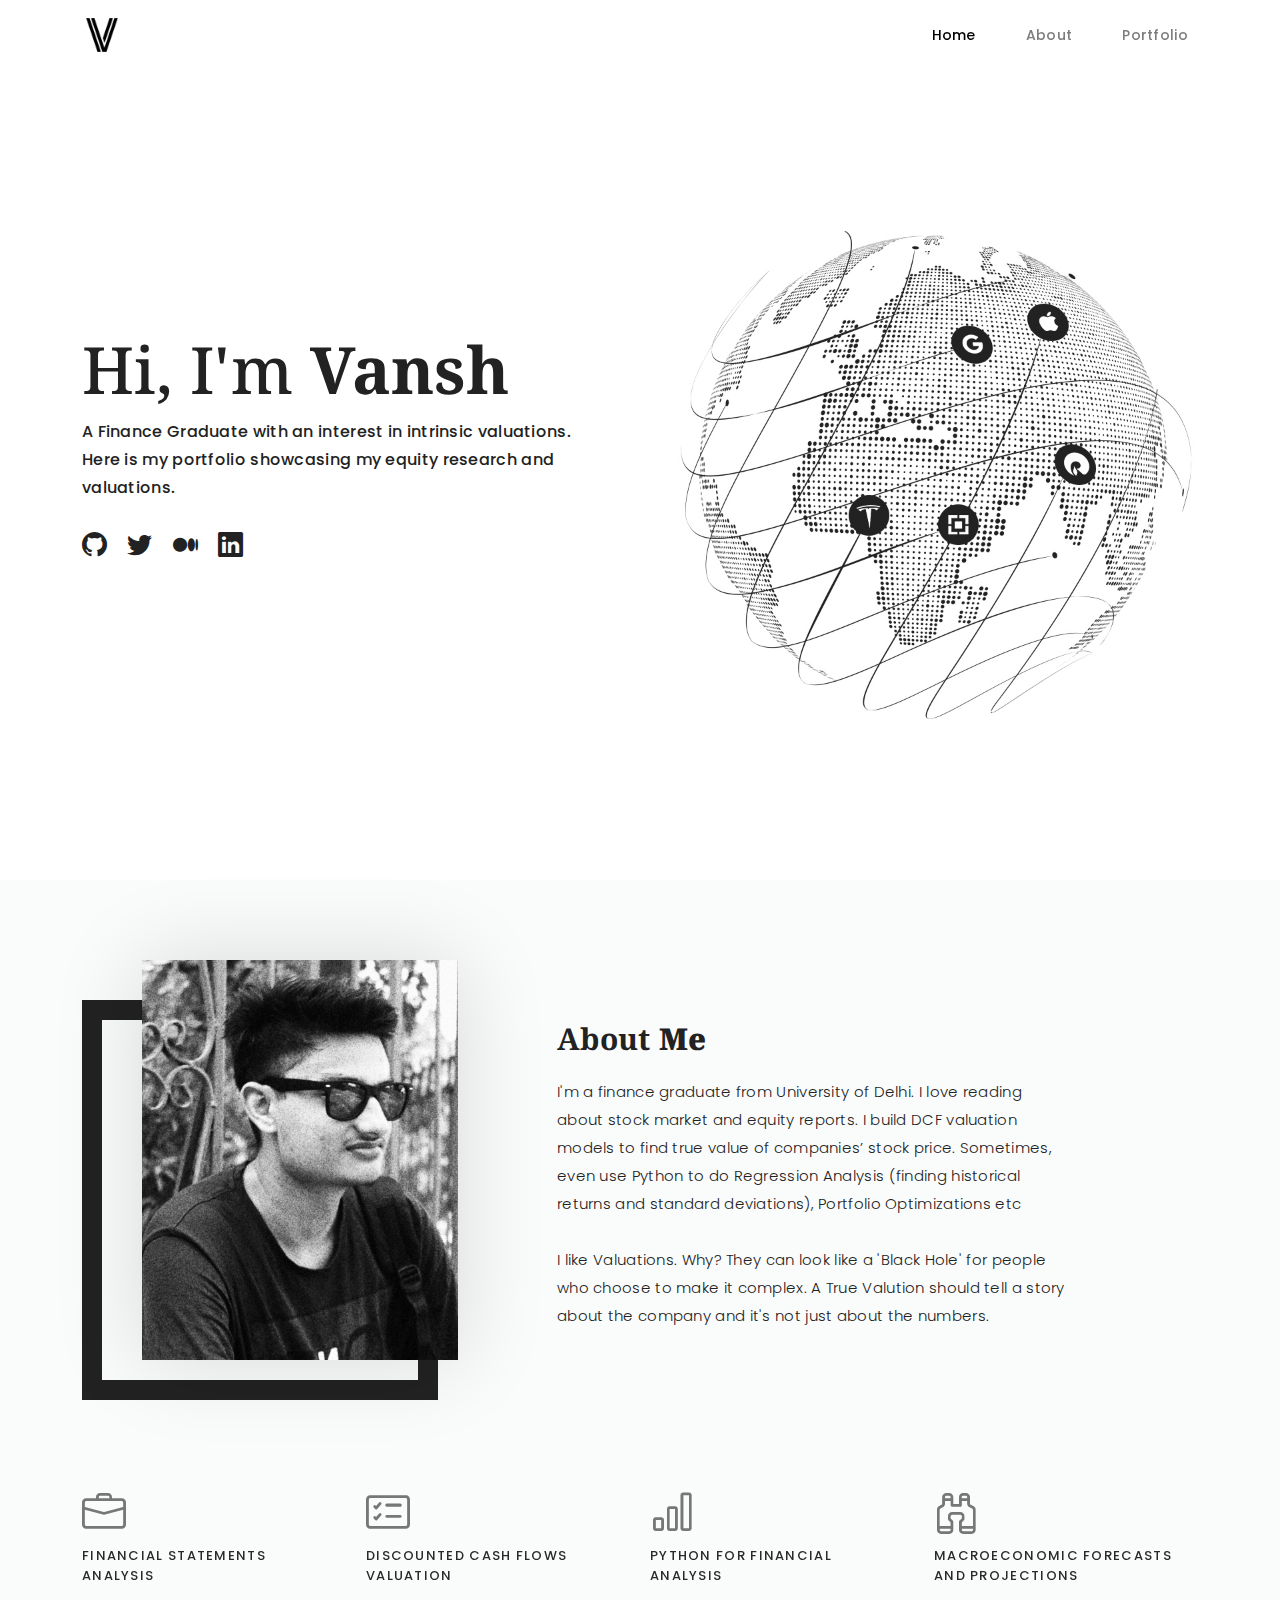
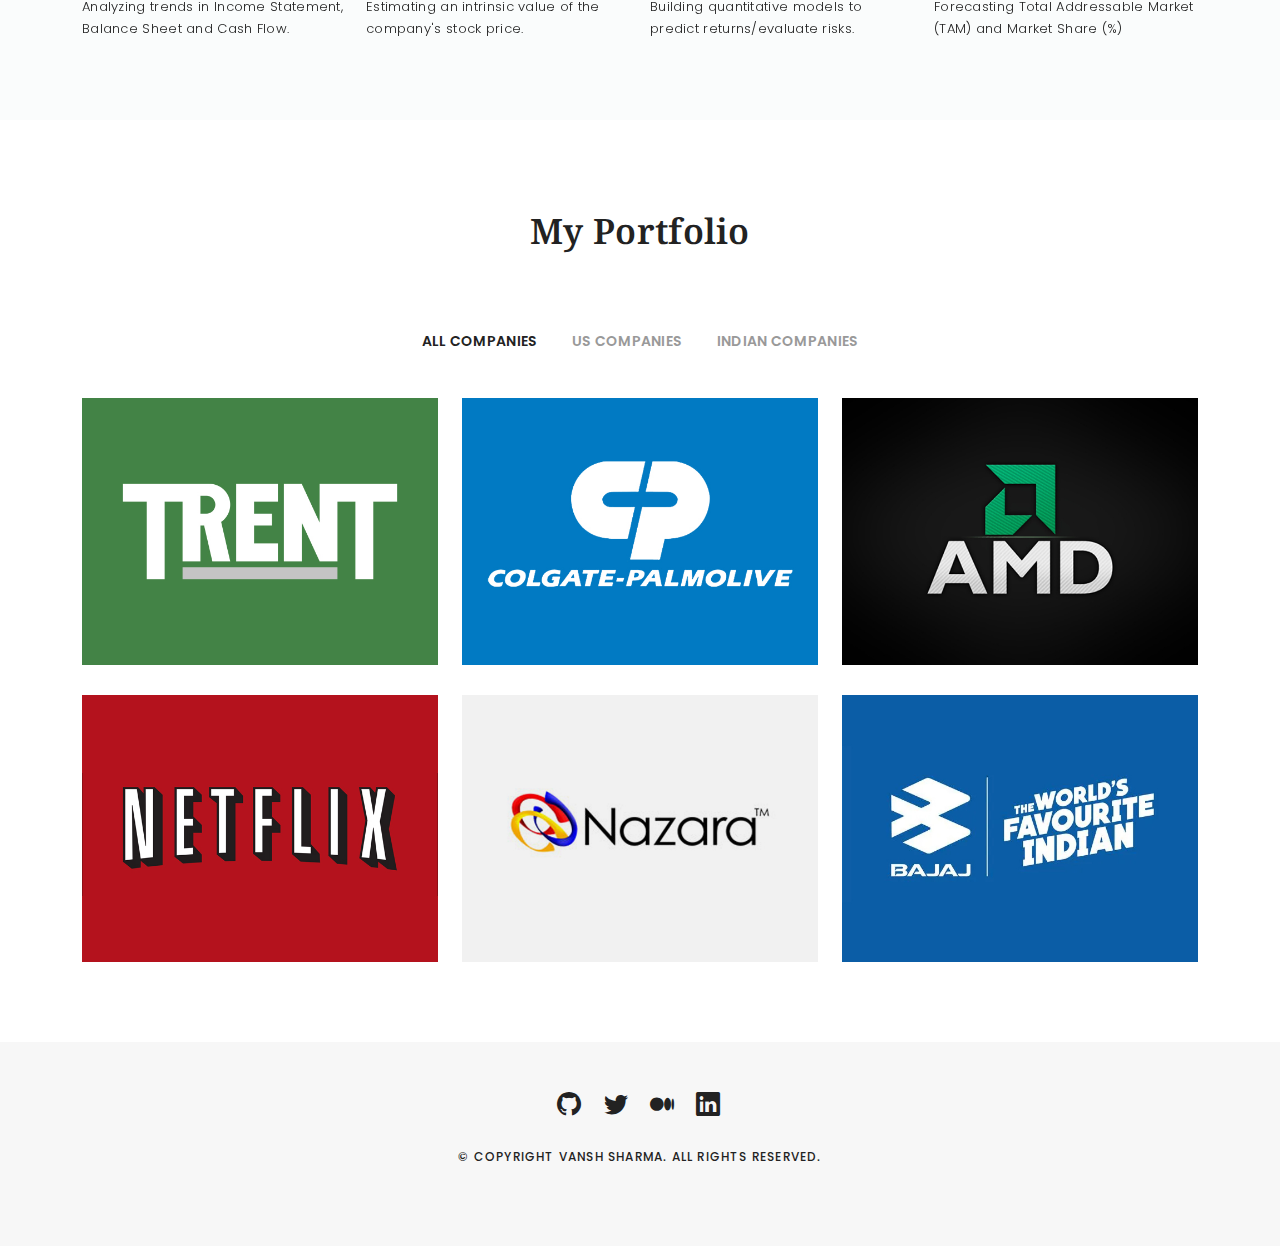
==== index.html @ 17136a3e "Add files via upload" ====
<!DOCTYPE html>
<html lang="en">

<head>
  <meta charset="utf-8">
  <meta content="width=device-width, initial-scale=1.0" name="viewport">

  <title>Vansh Sharma - Portfolio</title>
  <meta content="" name="description">
  <meta content="" name="keywords">

  <!-- Favicons -->
  <link href="assets/img/favicon.png" rel="icon">

  <!-- Google Fonts -->
  <link href="https://fonts.googleapis.com/css?family=Poppins:300,300i,400,400i,500,500i,600,600i,700,700i|Playfair+Display:400,400i,500,500i,600,600i,700,700i,900,900i" rel="stylesheet">
  <link rel="preconnect" href="https://fonts.googleapis.com">
  <link rel="preconnect" href="https://fonts.gstatic.com" crossorigin>
  <link href="https://fonts.googleapis.com/css2?family=Noto+Serif:ital,wght@0,400;0,700;1,400;1,700&display=swap" rel="stylesheet">

  <!-- Vendor CSS Files -->
  <link href="assets/vendor/bootstrap/css/bootstrap.min.css" rel="stylesheet">
  <link href="assets/vendor/bootstrap-icons/bootstrap-icons.css" rel="stylesheet">
  <link href="assets/vendor/boxicons/css/boxicons.min.css" rel="stylesheet">
  <link href="assets/vendor/glightbox/css/glightbox.min.css" rel="stylesheet">
  <link href="assets/vendor/swiper/swiper-bundle.min.css" rel="stylesheet">

  <!-- Template Main CSS File -->
  <link href="assets/css/style.css" rel="stylesheet">

</head>

<body>

  <!-- ======= Header ======= -->
  <header id="header" class="sticky-top header-scrolled">
    <div class="container d-flex align-items-center justify-content-between">

      <a href="index.html" class="logo"><img src="assets/img/logo.png" alt="" class="img-fluid"></a>

      <nav id="navbar" class="navbar">
        <ul>
          <li><a class="nav-link scrollto active" href="#hero">Home</a></li>
          <li><a class="nav-link scrollto" href="#about">About</a></li>
          <li><a class="nav-link  scrollto" href="#portfolio">Portfolio</a></li>
        </ul>
        <i class="bi bi-list mobile-nav-toggle"></i>
      </nav><!-- .navbar -->

    </div>
  </header><!-- End Header -->

  <!-- ======= Hero Section ======= -->
  <div id="hero" class="home">

    <div class="container">
      <div class="hero-content">
        <h1>Hi, I'm <strong>Vansh</strong></h1>
        <p>A Finance Graduate with an interest in intrinsic valuations. <br>Here is my portfolio showcasing my equity research and <br>valuations.</p>
        <ul class="list-unstyled list-social">
          <li><a href="https://github.com/vanshsharma12/vanshsharma12.github.io"><i class="bi bi-github"></i></a></li>
          <li><a href="https://twitter.com/vanshsharma1208"><i class="bi bi-twitter"></i></a></li>
          <li><a href="https://medium.com/@vanshsharma813"><i class="bi bi-medium"></i></a></li>
          <li><a href="https://www.linkedin.com/in/vansh1208/"><i class="bi bi-linkedin"></i></a></li>
        </ul>
      </div>
    </div>
  </div><!-- End Hero -->

  <main id="main">

    <!-- ======= About Section ======= -->
    <div id="about" class="paddsection">
      <div class="container">
        <div class="row justify-content-between">

          <div class="col-lg-4 ">
            <div class="div-img-bg">
              <div class="about-img">
                <img src="assets/img/me.jpg" class="img-responsive" alt="me">
              </div>
            </div>
          </div>

          <div class="col-lg-7">
            <div class="about-descr">

              <p class="p-heading">About <strong>Me</strong></p>
              <p class="separator">I'm a finance graduate from University of Delhi. I love reading about stock market and equity reports. I build DCF valuation models to find true value of companies’ stock price. Sometimes, even use Python to do Regression Analysis (finding historical returns and standard deviations), Portfolio Optimizations etc <br><br>

              I like Valuations. Why? They can look like a 'Black Hole' for people who choose to make it complex. A True Valution should tell a story about the company and it's not just about the numbers.</p>

            </div>

          </div>
        </div>
      </div>
    </div><!-- End About Section -->

    <!-- ======= Services Section ======= -->
    <div id="services">
      <div class="container">

        <div class="services-slider swiper" data-aos="fade-up" data-aos-delay="100">
          <div class="swiper-wrapper">

            <div class="swiper-slide">
              <div class="services-block">
                <i class="bi bi-briefcase"></i>
                <span>Financial Statements <br>Analysis</span>
                <p class="separator">Analyzing trends in Income Statement, Balance Sheet and Cash Flow.</p>
              </div>
            </div><!-- End testimonial item -->

            <div class="swiper-slide">
              <div class="services-block">
                <i class="bi bi-card-checklist"></i>
                <span>Discounted Cash Flows <br>Valuation</span>
                <p class="separator">Estimating an intrinsic value of the company's stock price.</p>
              </div>
            </div><!-- End testimonial item -->

            <div class="swiper-slide">
              <div class="services-block">
                <i class="bi bi-bar-chart"></i>
                <span>Python for Financial <br>Analysis</span>
                <p class="separator">Building quantitative models to predict returns/evaluate risks.</p>
              </div>
            </div><!-- End testimonial item -->

            <div class="swiper-slide">
              <div class="services-block">
                <i class="bi bi-binoculars"></i>
                <span>Macroeconomic Forecasts <br>and Projections</span>
                <p class="separator">Forecasting Total Addressable Market (TAM) and Market Share (%)</p>
              </div>
            </div><!-- End testimonial item -->

            <div class="swiper-slide">
              <div class="services-block">
                <i class="bi bi-laptop"></i>
                <span>Microsoft Excel (Pivots,<br>Lookups, Macros)</span>
                <p class="separator">Strong Understanding of Pivot Tables, Lookups and Macros.</p>
              </div>
            </div><!-- End testimonial item -->

            <div class="swiper-slide">
              <div class="services-block">
                <i class="bi bi-activity"></i>
                <span>Equity Research and Trend<br>Analysis</span>
                <p class="separator">Exploring Management Discussion <br>and Analysis (MD&A)</p>
              </div>
            </div><!-- End testimonial item -->

          </div>
          
        </div>

      </div>

    </div><!-- End Services Section -->

    <!-- ======= Portfolio Section ======= -->
    <div id="portfolio" class="paddsection">

      <div class="container">
        <div class="section-title text-center">
          <h2>My Portfolio</h2>
        </div>
      </div>

      <div class="container">

        <div class="row">
          <div class="col-lg-12 d-flex justify-content-center">
            <ul id="portfolio-flters">
              <li data-filter="*" class="filter-active">All Companies</li>
              <li data-filter=".filter-app">US Companies</li>
              <li data-filter=".filter-card">Indian Companies</li>
            </ul>
          </div>
        </div>

        <div class="row portfolio-container">

          <div class="col-lg-4 col-md-6 portfolio-item filter-card">
            <img src="assets/img/portfolio/portfolio-1.jpg" class="img-fluid" alt="">
            <div class="portfolio-info">
              <h4>Trent Ltd</h4>
              <p>Industry: Lifestyle Retail</p>
              <a href="assets/img/portfolio/portfolio-1.jpg" data-gallery="portfolioGallery" class="portfolio-lightbox preview-link" title="Trent Ltd"></a>
              <a href="portfolio-details.html" class="details-link" title="More Details"><i class="bi bi-arrow-right-circle-fill"></i></a>
            </div>
          </div>

          <div class="col-lg-4 col-md-6 portfolio-item filter-card">
            <img src="assets/img/portfolio/portfolio-2.jpg" class="img-fluid" alt="">
            <div class="portfolio-info">
              <h4>Colgate-Palmolive</h4>
              <p>Industry: Personal Products</p>
              <a href="assets/img/portfolio/portfolio-2.jpg" data-gallery="portfolioGallery" class="portfolio-lightbox preview-link" title="Colgate-Palmolive"></a>
              <a href="portfolio-details.html" class="details-link" title="More Details"><i class="bi bi-arrow-right-circle-fill"></i></a>
            </div>
          </div>

          <div class="col-lg-4 col-md-6 portfolio-item filter-app">
            <img src="assets/img/portfolio/portfolio-3.jpg" class="img-fluid" alt="">
            <div class="portfolio-info">
              <h4>AMD</h4>
              <p>Industry: Semiconductors</p>
              <a href="assets/img/portfolio/portfolio-3.jpg" data-gallery="portfolioGallery" class="portfolio-lightbox preview-link" title="AMD"></a>
              <a href="portfolio-details.html" class="details-link" title="More Details"><i class="bi bi-arrow-right-circle-fill"></i></a>
            </div>
          </div>

          <div class="col-lg-4 col-md-6 portfolio-item filter-app">
            <img src="assets/img/portfolio/portfolio-4.jpg" class="img-fluid" alt="">
            <div class="portfolio-info">
              <h4>Netflix</h4>
              <p>Industry: Entertainment</p>
              <a href="assets/img/portfolio/portfolio-4.jpg" data-gallery="portfolioGallery" class="portfolio-lightbox preview-link" title="Netflix"></a>
              <a href="portfolio-details.html" class="details-link" title="More Details"><i class="bi bi-arrow-right-circle-fill"></i></a>
            </div>
          </div>

          <div class="col-lg-4 col-md-6 portfolio-item filter-card">
            <img src="assets/img/portfolio/portfolio-5.jpg" class="img-fluid" alt="">
            <div class="portfolio-info">
              <h4>Nazara Tech</h4>
              <p>Industry: Gaming Software</p>
              <a href="assets/img/portfolio/portfolio-5.jpg" data-gallery="portfolioGallery" class="portfolio-lightbox preview-link" title="Nazara Tech"></a>
              <a href="portfolio-details.html" class="details-link" title="More Details"><i class="bi bi-arrow-right-circle-fill"></i></a>
            </div>
          </div>

          <div class="col-lg-4 col-md-6 portfolio-item filter-card">
            <img src="assets/img/portfolio/portfolio-6.jpg" class="img-fluid" alt="">
            <div class="portfolio-info">
              <h4>Bajaj Auto Ltd</h4>
              <p>Industry: Automobiles</p>
              <a href="assets/img/portfolio/portfolio-6.jpg" data-gallery="portfolioGallery" class="portfolio-lightbox preview-link" title="Bajaj Auto Ltd"></a>
              <a href="portfolio-details.html" class="details-link" title="More Details"><i class="bi bi-arrow-right-circle-fill"></i></a>
            </div>
          </div>
        </div>

      </div>

    </div><!-- End Portfolio Section -->

  </main><!-- End #main -->

  <!-- ======= Footer ======= -->
  <div id="footer" class="text-center">
    <div class="container">
      <div class="socials-media text-center">

        <ul class="list-unstyled">
          <li><a href="https://github.com/vanshsharma12/vanshsharma12.github.io"><i class="bi bi-github"></i></a></li>
          <li><a href="https://twitter.com/vanshsharma1208"><i class="bi bi-twitter"></i></a></li>
          <li><a href="https://medium.com/@vanshsharma813"><i class="bi bi-medium"></i></a></li>
          <li><a href="https://www.linkedin.com/in/vansh1208/"><i class="bi bi-linkedin"></i></a></li>
        </ul>

      </div>

      <p>&copy; Copyright Vansh Sharma. All Rights Reserved.</p>

    </div>
  </div><!-- End Footer -->

  <a href="#" class="back-to-top d-flex align-items-center justify-content-center"><i class="bi bi-arrow-up-short"></i></a>

  <!-- Vendor JS Files -->
  <script src="assets/vendor/bootstrap/js/bootstrap.bundle.min.js"></script>
  <script src="assets/vendor/glightbox/js/glightbox.min.js"></script>
  <script src="assets/vendor/isotope-layout/isotope.pkgd.min.js"></script>
  <script src="assets/vendor/swiper/swiper-bundle.min.js"></script>
  <script src="assets/vendor/typed.js/typed.min.js"></script>
  <script src="assets/vendor/php-email-form/validate.js"></script>

  <!-- Template Main JS File -->
  <script src="assets/js/main.js"></script>

</body>

</html>
---- assets/css/style.css ----
body {
  background: #ffffff;
  color: #898989;
  font-family: "Poppins", helvetica;
  font-size: 15px;
  font-weight: 300;
  line-height: 20px;
  letter-spacing: 0.02em;
  overflow-x: hidden;
  margin: 0 auto;
  padding: 0;
  box-sizing: border-box;
}

h1, h2, h3, h4, h5, h6 {
  margin: 0;
}

h2 {
  color: #292929;
  font-weight: 600;
}

h4 {
  color: #292929;
  font-size: 14px;
  font-weight: 600;
}

a {
  color: #292929;
  text-decoration: none !important;
  transition: all 0.5s ease-in-out 0s;
}

a:hover {
  transition: all 0.5s ease-in-out 0s;
}

p {
  margin: 25px 0;
  padding: 0;
  font-size: 15px;
  color: #222;
  line-height: 28px;
}

::-moz-selection {
  background: #b8a07e;
  color: #fff;
}

::selection {
  background: #b8a07e;
  color: #fff;
}

.btn {
  background: #333;
  border: medium none;
  border-radius: 0;
  color: #fff;
  font-size: 12px;
  height: 50px;
  line-height: 50px;
  padding: 0 30px;
  text-transform: uppercase;
}

.btn:hover, .btn:focus {
  color: #fff;
}

.padDiv {
  padding: 30px 20px;
}

.section-title {
  margin-bottom: 70px;
}

.section-title h2 {
  color: #222;
  font-family: "Noto Serif";
  font-size: 35px;
}

.form-control {
  background-color: transparent;
  border: 1px solid #999;
  border-radius: 0;
  color: #999999;
  font-size: 12px;
  font-weight: 500;
  height: 50px;
  letter-spacing: 0.1em;
  padding-left: 10px;
  margin: 0 0 25px 0;
  line-height: 14px;
  text-transform: uppercase;
}

.form-control:focus {
  box-shadow: none;
  outline: 0 none;
}

.paddsection {
  padding-top: 90px;
  padding-bottom: 90px;
}

.paddsections {
  padding-top: 90px;
  padding-bottom: 90px !important;
}

.hvr-shutter-in-horizontal::before {
  background: #333;
}

.hvr-shutter-in-horizontal:hover {
  background: #b8a07e;
}

.mb-30 {
  margin-bottom: 30px;
}

.main-content {
  padding-top: 140px;
}

/*--------------------------------------------------------------
# Back to top button
--------------------------------------------------------------*/
.back-to-top {
  position: fixed;
  visibility: hidden;
  opacity: 0;
  right: 15px;
  bottom: 15px;
  z-index: 996;
  background: #222;
  width: 40px;
  height: 40px;
  border-radius: 4px;
  transition: all 0.4s;
}
.back-to-top i {
  font-size: 28px;
  color: #fff;
  line-height: 0;
}
.back-to-top:hover {
  background: #000;
  color: #fff;
}
.back-to-top.active {
  visibility: visible;
  opacity: 1;
}

/*--------------------------------------------------------------
# Header
--------------------------------------------------------------*/
#header {
  transition: all 0.5s;
  z-index: 997;
  padding: 15px 0;
  top: -100%;

}
#header.header-scrolled, #header.header-inner-pages {
  top: 0;
  background-color: #fff;
  box-shadow: 0px 2px 25px rgba(0, 0, 0, 0.08);
}
#header .logo {
  font-size: 30px;
  margin: 0;
  padding: 0;
  line-height: 1;
  font-weight: 600;
  letter-spacing: 1px;
  font-family: "Playfair Display", sans-serif;
  font-style: italic;
}
#header .logo a {
  color: #898989;
}
#header .logo img {
  max-height: 40px;
}
@media (max-width: 992px) {
  #header {
    border: 0;
  }
}

/*--------------------------------------------------------------
# Navigation Menu
--------------------------------------------------------------*/
/**
* Desktop Navigation 
*/
.navbar {
  padding: 0;
}
.navbar ul {
  margin: 0;
  padding: 0;
  display: flex;
  list-style: none;
  align-items: center;
}
.navbar li {
  position: relative;
}
.navbar a, .navbar a:focus {
  display: flex;
  align-items: center;
  justify-content: space-between;
  padding: 10px 10px 10px 40px;
  font-family: "Poppins", sans-serif;
  font-size: 14px;
  font-weight: 500;
  color: #7e7d7d;
  white-space: nowrap;
  transition: 0.3s;
}
.navbar a i, .navbar a:focus i {
  font-size: 12px;
  line-height: 0;
  margin-left: 5px;
}
.navbar a:hover, .navbar .active, .navbar .active:focus, .navbar li:hover > a {
  color: #000;
}

/**
* Mobile Navigation 
*/
.mobile-nav-toggle {
  color: #4b4a4a;
  font-size: 28px;
  cursor: pointer;
  display: none;
  line-height: 0;
  transition: 0.5s;
}
.mobile-nav-toggle.bi-x {
  color: #fff;
}

@media (max-width: 991px) {
  .mobile-nav-toggle {
    display: block;
  }

  .navbar ul {
    display: none;
  }
}
.navbar-mobile {
  position: fixed;
  overflow: hidden;
  top: 0;
  right: 0;
  left: 0;
  bottom: 0;
  background: rgba(49, 49, 49, 0.9);
  transition: 0.3s;
}
.navbar-mobile .mobile-nav-toggle {
  position: absolute;
  top: 15px;
  right: 15px;
}
.navbar-mobile ul {
  display: block;
  position: absolute;
  top: 55px;
  right: 15px;
  bottom: 15px;
  left: 15px;
  padding: 10px 0;
  border-radius: 10px;
  background-color: #fff;
  overflow-y: auto;
  transition: 0.3s;
}
.navbar-mobile a, .navbar-mobile a:focus {
  padding: 10px 20px;
  font-size: 15px;
  color: #4b4a4a;
}
.navbar-mobile a:hover, .navbar-mobile .active, .navbar-mobile li:hover > a {
  color: #b8a07e;
}
.navbar-mobile .getstarted, .navbar-mobile .getstarted:focus {
  margin: 15px;
}
.navbar-mobile .dropdown ul {
  position: static;
  display: none;
  margin: 10px 20px;
  padding: 10px 0;
  z-index: 99;
  opacity: 1;
  visibility: visible;
  background: #fff;
  box-shadow: 0px 0px 30px rgba(127, 137, 161, 0.25);
}
.navbar-mobile .dropdown ul li {
  min-width: 200px;
}
.navbar-mobile .dropdown ul a {
  padding: 10px 20px;
}
.navbar-mobile .dropdown ul a i {
  font-size: 12px;
}
.navbar-mobile .dropdown ul a:hover, .navbar-mobile .dropdown ul .active:hover, .navbar-mobile .dropdown ul li:hover > a {
  color: #b8a07e;
}
.navbar-mobile .dropdown > .dropdown-active {
  display: block;
}

/*--------------------------------------------------------------
# Hero
--------------------------------------------------------------*/
#hero {
  background: url("../img/home-bg.jpg") repeat scroll center center/cover;
  height: 90vh;
  width: 100%;
}

#hero .hero-content {
  height: 85vh;
  text-align: left;
  width: 100%;
  display: flex;
  justify-content: center;
  flex-direction: column;
}

.hero-content h1 {
  font-size: 65px;
  font-family: 'Noto Serif', serif;
  margin-bottom: 10px;
  color: #222;
}

.hero-content p {
  font-size: 16px;
  margin-top: 0;
  margin-bottom: 30px;
  color: #222;
  font-weight: 500;
}

.hero-content .list-social li {
  float: left;
  margin-right: 20px;
}

.hero-content .list-social li i {
  color: #222;
  font-size: 25px;
}

.hero-content .list-social li i:hover{
  transition: 0.5s;
  color: #000;
}

/*--------------------------------------------------------------
# Breadcrumbs
--------------------------------------------------------------*/
.breadcrumbs {
  padding: 120px 0 0 0;
  background-color: white;
  min-height: 40px;
}
@media (max-width: 992px) {
  .breadcrumbs {
    padding-top: 100px;
  }
}
.breadcrumbs h2 {
  font-size: 24px;
  font-weight: 300;
  margin: 0;
}
@media (max-width: 992px) {
  .breadcrumbs h2 {
    margin: 0 0 10px 0;
  }
}
.breadcrumbs ol {
  display: flex;
  flex-wrap: wrap;
  list-style: none;
  padding: 0;
  margin: 0;
  font-size: 14px;
}
.breadcrumbs ol li + li {
  padding-left: 10px;
}
.breadcrumbs ol li + li::before {
  display: inline-block;
  padding-right: 10px;
  color: #6c757d;
  content: "/";
}
@media (max-width: 768px) {
  .breadcrumbs .d-flex {
    display: block !important;
  }
  .breadcrumbs ol {
    display: block;
  }
  .breadcrumbs ol li {
    display: inline-block;
  }
}

/*-----------------------------------------------------------------------------------*/
/*  About
/*-----------------------------------------------------------------------------------*/
#about {
  width: 100%;
  height: auto;
  background: #fafcfc;
  padding-top: 120px;
}

#about .div-img-bg {
  padding-bottom: 20px;
  border: 20px solid #222;
}

#about .div-img-bg .about-img img {
  width: 100%;
  box-shadow: 0px 0px 85px 0px rgba(0, 0, 0, 0.14);
  margin-top: -60px;
  margin-left: 40px;
  height: 400px;
  -o-object-fit: cover;
  object-fit: cover;
}

#about .about-descr .p-heading {
  font-family: "Noto Serif", serif;
  font-weight: 700;
  font-size: 30px;
  text-align: left;
}

#about .about-descr .separator {
  max-width: 80%;
  margin-bottom: 0;
  text-align: left;
}

/*--------------------------------------------------------------
# Services
--------------------------------------------------------------*/
#services {
  background: #fafcfc;
  position: relative;
  padding-bottom: 80px;
}

.services-block span {
  margin: 10px 0;
  position: relative;
  font-size: 13px;
  color: #292929;
  letter-spacing: 0.1em;
  font-weight: 500;
  text-transform: uppercase;
  display: block;
}

.services-block .separator {
  margin: 0;
  font-size: 13px;
  line-height: 22px;
}

.services-block i {
  font-size: 44px;
  color: #777;
  line-height: 44px;
}

/*--------------------------------------------------------------
# Portfolio
--------------------------------------------------------------*/
#portfolio {
  position: relative;
  padding-bottom: 50px;
}
#portfolio #portfolio-flters {
  padding: 0;
  margin: 0 auto 35px auto;
  list-style: none;
  text-align: center;
  border-radius: 50px;
  padding: 2px 15px;
}
#portfolio #portfolio-flters li {
  cursor: pointer;
  display: inline-block;
  padding: 10px 15px 8px 15px;
  font-size: 14px;
  font-weight: 600;
  line-height: 1;
  text-transform: uppercase;
  color: #999999;
  margin-bottom: 5px;
  transition: all 0.3s ease-in-out;
}
#portfolio #portfolio-flters li:hover, #portfolio #portfolio-flters li.filter-active {
  color: #222;
}
#portfolio #portfolio-flters li:last-child {
  margin-right: 0;
}
#portfolio .portfolio-item {
  margin-bottom: 30px;
}
#portfolio .portfolio-item .portfolio-info {
  opacity: 0;
  position: absolute;
  left: 30px;
  right: 30px;
  bottom: 0;
  z-index: 3;
  transition: all ease-in-out 0.3s;
  background: rgba(255, 255, 255, 0.9);
  padding: 15px;
}
#portfolio .portfolio-item .portfolio-info h4 {
  font-size: 18px;
  color: #222;
  font-weight: 600;
  margin-bottom: 10px;
}
#portfolio .portfolio-item .portfolio-info p {
  color: #222;
  font-size: 14px;
  margin: 0;
  padding: 0;
}
#portfolio .portfolio-item .portfolio-info .preview-link, #portfolio .portfolio-item .portfolio-info .details-link {
  position: absolute;
  right: 40px;
  font-size: 24px;
  top: calc(50% - 18px);
  color: #222;
}
#portfolio .portfolio-item .portfolio-info .preview-link:hover, #portfolio .portfolio-item .portfolio-info .details-link:hover {
  color: #000;
}
#portfolio .portfolio-item .portfolio-info .details-link {
  right: 10px;
}
#portfolio .portfolio-item:hover .portfolio-info {
  opacity: 1;
  bottom: 20px;
}

/*--------------------------------------------------------------
# Portfolio Details
--------------------------------------------------------------*/
.portfolio-details {
  padding-top: 40px;
}
.portfolio-details .portfolio-details-slider img {
  width: 100%;
}
.portfolio-details .portfolio-details-slider .swiper-pagination {
  margin-top: 20px;
  position: relative;
}
.portfolio-details .portfolio-details-slider .swiper-pagination .swiper-pagination-bullet {
  width: 12px;
  height: 12px;
  background-color: #fff;
  opacity: 1;
  border: 1px solid #b8a07e;
}
.portfolio-details .portfolio-details-slider .swiper-pagination .swiper-pagination-bullet-active {
  background-color: #b8a07e;
}
.portfolio-details .portfolio-info {
  padding: 30px;
  box-shadow: 0px 0 30px rgba(75, 74, 74, 0.08);
}
.portfolio-details .portfolio-info h3 {
  font-size: 22px;
  font-weight: 700;
  margin-bottom: 20px;
  padding-bottom: 20px;
  border-bottom: 1px solid #eee;
}
.portfolio-details .portfolio-info ul {
  list-style: none;
  padding: 0;
  font-size: 15px;
}
.portfolio-details .portfolio-info ul li + li {
  margin-top: 10px;
}
.portfolio-details .portfolio-description {
  padding-top: 30px;
}
.portfolio-details .portfolio-description h2 {
  font-size: 26px;
  font-weight: 700;
  margin-bottom: 20px;
}
.portfolio-details .portfolio-description p {
  padding: 0;
}

/*--------------------------------------------------------------
# Footer
--------------------------------------------------------------*/
#footer {
  background: #f7f7f7;
  padding-top: 50px;
  padding-bottom: 50px;
}

#footer .socials-media {
  width: 100%;
}

#footer .socials-media ul {
  display: inline-block;
  float: none;
  margin: 0 0 20px 0;
}

#footer .socials-media ul li {
  float: left;
  margin-left: 10px;
  margin-right: 10px;
}

#footer .socials-media ul li a {
  font-size: 24px;
  color: #222;
  letter-spacing: 0.1em;
  font-weight: 500;
  background: transparent;
  text-transform: uppercase;
  transition: all 0.5s ease-in-out 0s;
}

#footer .socials-media ul li a:hover {
  color: #000;
  transition: all 0.5s ease-in-out 0s;
}

#footer p {
  font-size: 12px;
  letter-spacing: 0.1em;
  font-weight: 500;
  margin-top: 0;
  text-transform: uppercase;
}

.credits {
  font-size: 13px;
}

/** Width between 1200x to 0
 *  ~~~~~~~~~~~~~~~~~~~~~~~~~~~~~~~~~~~~
 */
/** Width between 992px to 1199px
 *  ~~~~~~~~~~~~~~~~~~~~~~~~~~~~~~~~~~~~
 */
/** Width between 768px to 991px
 *  ~~~~~~~~~~~~~~~~~~~~~~~~~~~~~~~~~~~~
 */
@media (min-width: 768px) and (max-width: 991px) {
  /* Navbar */
  nav {
    padding: 10px 15px;
  }

  .nav-menu {
    margin-top: 40px;
    display: none;
    float: none;
    width: 100%;
  }

  .nav-menu li {
    float: none;
    width: 100%;
    text-align: center;
    border-top: 1px solid #f7f7f7;
    line-height: 45px;
    margin-left: 0;
    padding-top: 10px;
    padding-bottom: 10px;
  }

  .responsive {
    float: right;
    padding-top: 15px;
    display: block;
  }

  /* About */
  .head-info .header-content .cmaster h1 {
    font-size: 32px;
  }

  #about .div-img-bg {
    padding: 0;
  }

  #about .div-img-bg .about-img img {
    margin-top: 0%;
    margin-left: calc(0% - 0px);
  }

  #about .about-descr .p-heading {
    font-size: 20px;
  }

  #about .about-descr .separator {
    max-width: 100%;
    margin-bottom: 0;
  }

  /* portfolio */
  #portfolio .portfolio-list .nav li {
    float: none;
    margin: 20px;
    display: inline-block;
  }

  /* journal */
  #journal .journal-block .journal-info {
    margin-bottom: 30px;
  }

  /* Contact */
  .contact-contact {
    margin-bottom: 30px;
  }

  /* Footer */
  #footer .socials-media ul li {
    margin-right: 0;
    margin-left: 0;
    float: none;
    display: inline-block;
  }
}
/** Width between 767px to 0
 *  ~~~~~~~~~~~~~~~~~~~~~~~~~~~~~~~~~~~~
 */
@media (max-width: 767px) {
  /* Navbar */
  nav {
    padding: 20px 15px;
  }

  .nav-menu {
    margin-top: 40px;
    display: none;
    float: none;
    width: 100%;
  }

  .nav-menu li {
    float: none;
    width: 100%;
    text-align: center;
    border-top: 1px solid #f7f7f7;
    line-height: 45px;
    margin-left: 0;
    padding-top: 10px;
    padding-bottom: 10px;
  }

  .responsive {
    float: right;
    padding-top: 15px;
    display: block;
  }

  /* About */
  .head-info .header-content h1 {
    font-size: 32px;
  }

  #about .div-img-bg {
    padding: 0;
  }

  #about .div-img-bg .about-img img {
    margin-top: 0%;
    margin-left: calc(0% - 0px);
  }

  #about .about-descr .p-heading {
    font-size: 20px;
  }

  #about .about-descr .separator {
    max-width: 100%;
    margin-bottom: 0;
  }

  /* portfolio */
  #portfolio .portfolio-list .nav li {
    float: none;
    margin: 20px;
    display: inline-block;
  }

  /* journal */
  #journal .journal-block .journal-info {
    margin-bottom: 30px;
  }

  /* Contact */
  .contact-contact {
    margin-bottom: 30px;
  }

  /* Footer */
  #footer .socials-media ul li {
    margin-right: 0;
    margin-left: 0;
    float: none;
    display: inline-block;
  }
}
/** Width between 600px to 0
 *  ~~~~~~~~~~~~~~~~~~~~~~~~~~~~~~~~~~~~
 */
@media (max-width: 600px) {
  /* Navbar */
  nav {
    padding: 20px 15px;
  }

  .nav-menu {
    margin-top: 40px;
    display: none;
    float: none;
    width: 100%;
  }

  .nav-menu li {
    float: none;
    width: 100%;
    text-align: center;
    border-top: 1px solid #f7f7f7;
    line-height: 45px;
    margin-left: 0;
    padding-top: 10px;
    padding-bottom: 10px;
  }

  .responsive {
    float: right;
    padding-top: 15px;
    display: block;
  }

  /* About */
  .head-info .header-content h1 {
    font-size: 32px;
  }

  #about .div-img-bg {
    padding: 0;
  }

  #about .div-img-bg .about-img img {
    margin-top: 0%;
    margin-left: calc(0% - 0px);
  }

  #about .about-descr .p-heading {
    font-size: 20px;
  }

  #about .about-descr .separator {
    max-width: 100%;
    margin-bottom: 0;
  }

  /* portfolio */
  #portfolio .portfolio-list .nav li {
    float: none;
    margin: 10px;
    display: inline-block;
  }

  /* journal */
  #journal .journal-block .journal-info {
    margin-bottom: 30px;
  }

  /* Contact */
  .contact-contact {
    margin-bottom: 30px;
  }

  /* Footer */
  #footer .socials-media ul li {
    margin-right: 0;
    margin-left: 0;
    float: none;
    display: inline-block;
  }
}
/** Width between 480px to 0
 *  ~~~~~~~~~~~~~~~~~~~~~~~~~~~~~~~~~~~~
 */
@media (max-width: 480px) {
  /* Navbar */
  nav {
    padding: 20px 15px;
  }

  .nav-menu {
    margin-top: 40px;
    display: none;
    float: none;
    width: 100%;
  }

  .nav-menu li {
    float: none;
    width: 100%;
    text-align: center;
    border-top: 1px solid #f7f7f7;
    line-height: 45px;
    margin-left: 0;
    padding-top: 10px;
    padding-bottom: 10px;
  }

  .responsive {
    float: right;
    padding-top: 15px;
    display: block;
  }

  /* About */
  .head-info .header-content h1 {
    font-size: 32px;
  }

  #about .div-img-bg {
    padding: 0;
  }

  #about .div-img-bg .about-img img {
    margin-top: 0%;
    margin-left: calc(0% - 0px);
  }

  #about .about-descr .p-heading {
    font-size: 20px;
  }

  #about .about-descr .separator {
    max-width: 100%;
    margin-bottom: 0;
  }

  /* portfolio */
  #portfolio .portfolio-list .nav li {
    float: none;
    margin: 20px;
  }

  /* journal */
  #journal .journal-block .journal-info {
    margin-bottom: 30px;
  }

  /* Contact */
  .contact-contact {
    margin-bottom: 30px;
  }

  /* Footer */
  #footer .socials-media ul li {
    margin-right: 0;
    margin-left: 0;
    float: none;
    display: inline-block;
  }
}
/** Width between 320px to 0
 *  ~~~~~~~~~~~~~~~~~~~~~~~~~~~~~~~~~~~~
 */
@media (max-width: 320px) {
  /* Navbar */
  nav {
    padding: 20px 15px;
  }

  .nav-menu {
    margin-top: 40px;
    display: none;
    float: none;
    width: 100%;
  }

  .nav-menu li {
    float: none;
    width: 100%;
    text-align: center;
    border-top: 1px solid #f7f7f7;
    line-height: 45px;
    margin-left: 0;
    padding-top: 10px;
    padding-bottom: 10px;
  }

  .responsive {
    float: right;
    padding-top: 15px;
    display: block;
  }

  /* About */
  .head-info .header-content h1 {
    font-size: 32px;
  }

  #about .div-img-bg {
    padding: 0;
  }

  #about .div-img-bg .about-img img {
    margin-top: 0%;
    margin-left: calc(0% - 0px);
  }

  #about .about-descr .p-heading {
    font-size: 20px;
  }

  #about .about-descr .separator {
    max-width: 100%;
    margin-bottom: 0;
  }

  /* portfolio */
  #portfolio .portfolio-list .nav li {
    float: none;
    margin: 20px;
  }

  /* journal */
  #journal .journal-block .journal-info {
    margin-bottom: 30px;
  }

  /* Contact */
  .contact-contact {
    margin-bottom: 30px;
  }

  /* Footer */
  #footer .socials-media ul li {
    margin-right: 0;
    margin-left: 0;
    float: none;
    display: inline-block;
  }

  /* Single page */
  .entry-comments-body span {
    display: inline-block;
    margin-right: 0;
  }
}
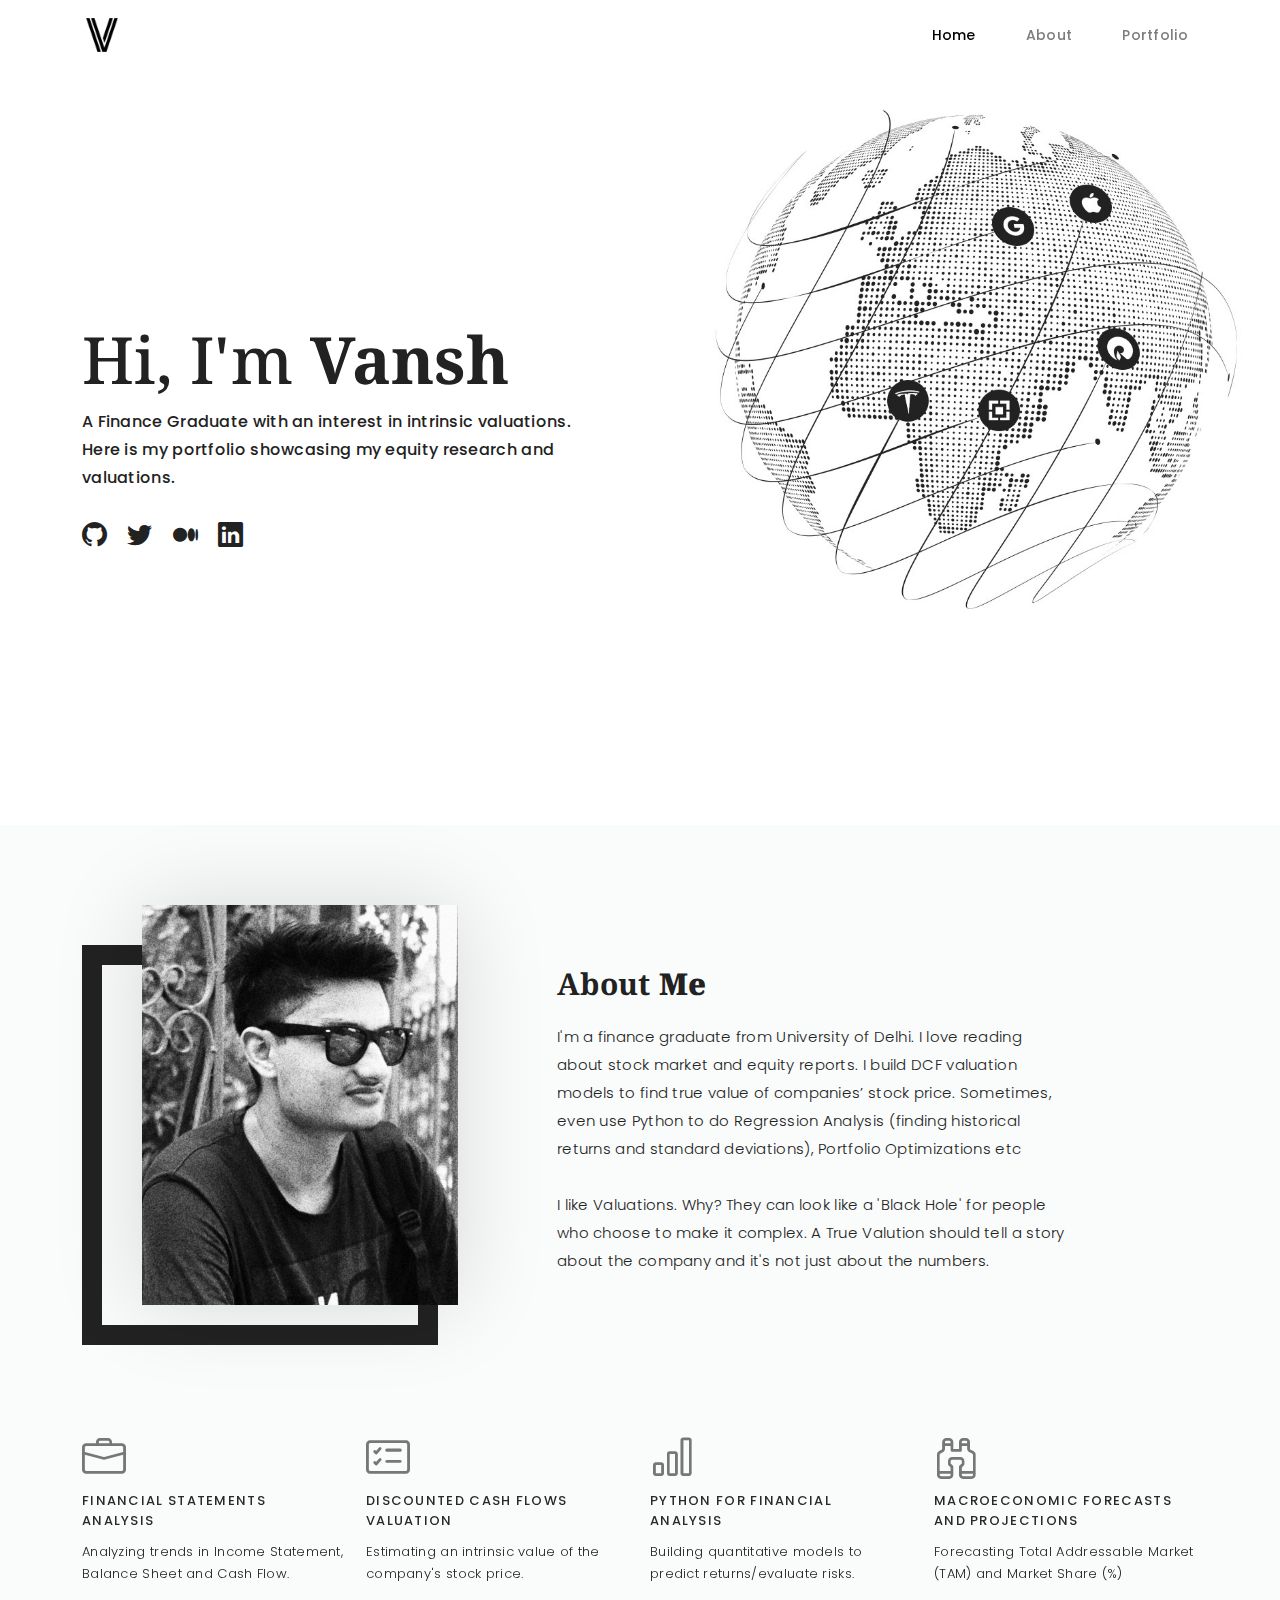
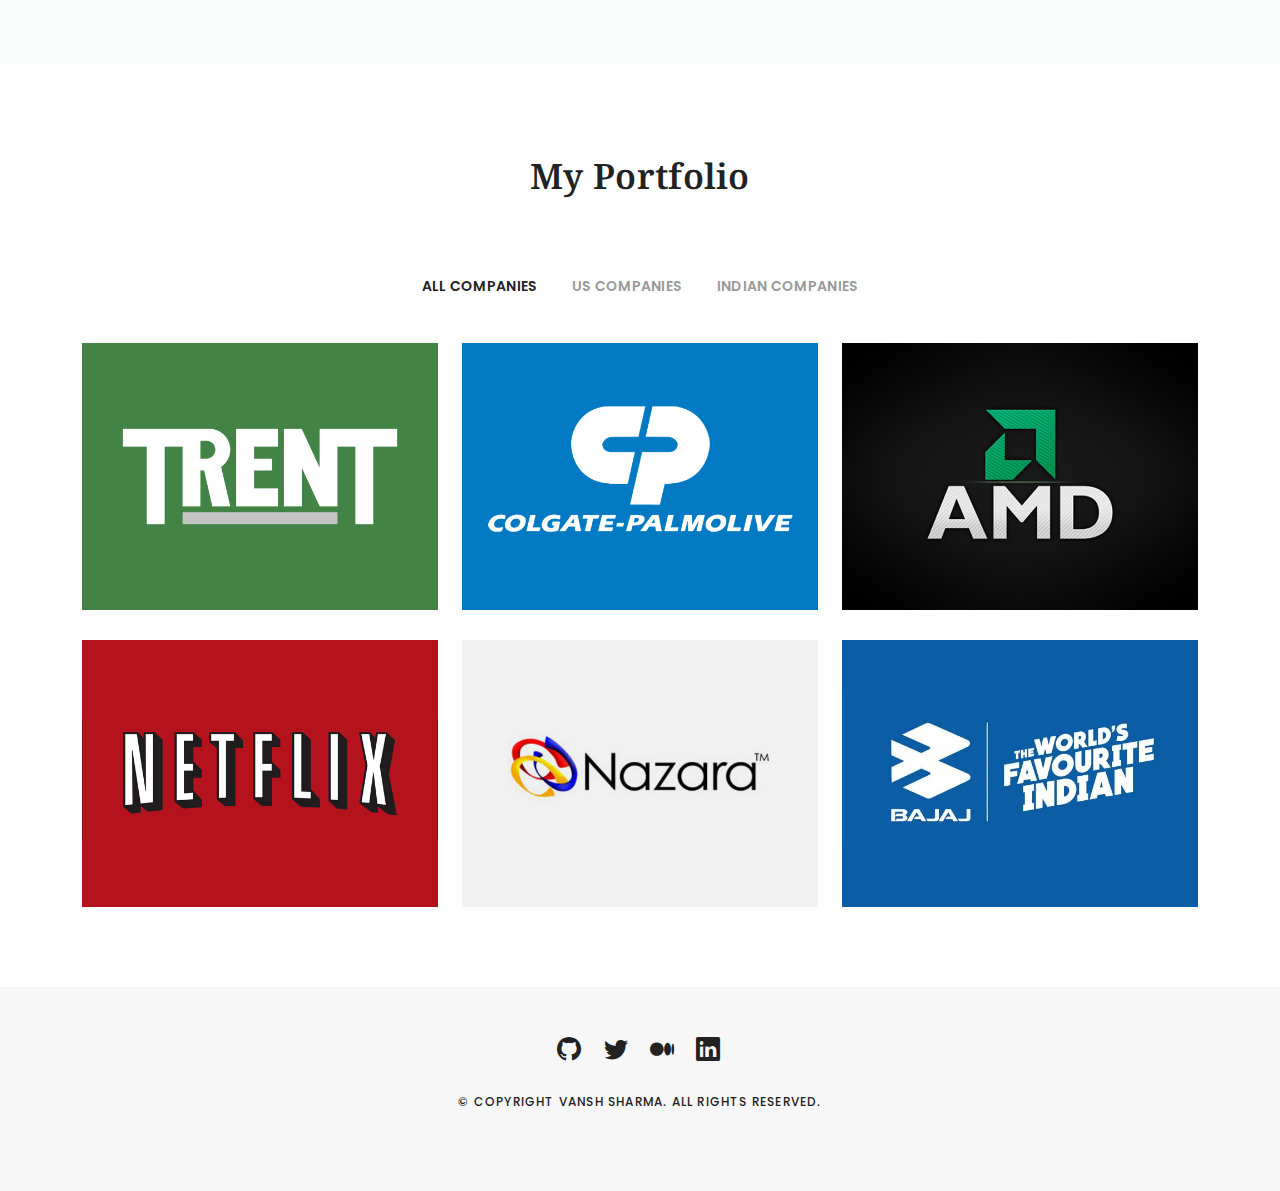
==== commit d5860b31: "Add files via upload" ====
--- a/index.html
+++ b/index.html
@@ -25,7 +25,7 @@
   <link href="assets/vendor/glightbox/css/glightbox.min.css" rel="stylesheet">
   <link href="assets/vendor/swiper/swiper-bundle.min.css" rel="stylesheet">
 
-  <!-- Template Main CSS File -->
+  <!-- Main CSS File -->
   <link href="assets/css/style.css" rel="stylesheet">
 
 </head>
@@ -33,7 +33,7 @@
 <body>
 
   <!-- ======= Header ======= -->
-  <header id="header" class="sticky-top header-scrolled">
+  <header id="header" class="fixed-top header-scrolled">
     <div class="container d-flex align-items-center justify-content-between">
 
       <a href="index.html" class="logo"><img src="assets/img/logo.png" alt="" class="img-fluid"></a>
@@ -54,20 +54,35 @@
   <div id="hero" class="home">
 
     <div class="container">
-      <div class="hero-content">
-        <h1>Hi, I'm <strong>Vansh</strong></h1>
-        <p>A Finance Graduate with an interest in intrinsic valuations. <br>Here is my portfolio showcasing my equity research and <br>valuations.</p>
-        <ul class="list-unstyled list-social">
-          <li><a href="https://github.com/vanshsharma12/vanshsharma12.github.io"><i class="bi bi-github"></i></a></li>
-          <li><a href="https://twitter.com/vanshsharma1208"><i class="bi bi-twitter"></i></a></li>
-          <li><a href="https://medium.com/@vanshsharma813"><i class="bi bi-medium"></i></a></li>
-          <li><a href="https://www.linkedin.com/in/vansh1208/"><i class="bi bi-linkedin"></i></a></li>
-        </ul>
-      </div>
+      <div class="row justify-content-between">
+
+          <div class="col-lg-6 ">
+            <div class="hero-content">
+              <h1>Hi, I'm <strong>Vansh</strong></h1>
+              <p>A Finance Graduate with an interest in intrinsic valuations. Here is my portfolio showcasing my equity research and valuations.</p>
+              <ul class="list-unstyled list-social">
+                <li><a href="https://github.com/vanshsharma12/vanshsharma12.github.io"><i class="bi bi-github"></i></a></li>
+                <li><a href="https://twitter.com/vanshsharma1208"><i class="bi bi-twitter"></i></a></li>
+                <li><a href="https://medium.com/@vanshsharma813"><i class="bi bi-medium"></i></a></li>
+                <li><a href="https://www.linkedin.com/in/vansh1208/"><i class="bi bi-linkedin"></i></a></li>
+              </ul>
+            </div>
+          </div>
+          <div class="col-lg-6">
+            <div class="hero-img-bg">
+              <div class="hero-img">
+                <img src="assets/img/home-bg.jpg" class="img-responsive" alt="hero">
+              </div>
+            </div>
+        </div>
+
+
+
+      
     </div>
   </div><!-- End Hero -->
 
-  <main id="main">
+  <main id="main" class="home">
 
     <!-- ======= About Section ======= -->
     <div id="about" class="paddsection">
@@ -189,7 +204,7 @@
               <h4>Trent Ltd</h4>
               <p>Industry: Lifestyle Retail</p>
               <a href="assets/img/portfolio/portfolio-1.jpg" data-gallery="portfolioGallery" class="portfolio-lightbox preview-link" title="Trent Ltd"></a>
-              <a href="portfolio-details.html" class="details-link" title="More Details"><i class="bi bi-arrow-right-circle-fill"></i></a>
+              <a href="trent.html" class="details-link" title="More Details"><i class="bi bi-arrow-right-circle-fill"></i></a>
             </div>
           </div>
 
@@ -279,7 +294,7 @@
   <script src="assets/vendor/typed.js/typed.min.js"></script>
   <script src="assets/vendor/php-email-form/validate.js"></script>
 
-  <!-- Template Main JS File -->
+  <!-- Main JS File -->
   <script src="assets/js/main.js"></script>
 
 </body>
--- a/assets/css/style.css
+++ b/assets/css/style.css
@@ -168,7 +168,7 @@
   transition: all 0.5s;
   z-index: 997;
   padding: 15px 0;
-  top: -100%;
+  top: 0%;
 
 }
 #header.header-scrolled, #header.header-inner-pages {
@@ -332,15 +332,23 @@
 # Hero
 --------------------------------------------------------------*/
 #hero {
-  background: url("../img/home-bg.jpg") repeat scroll center center/cover;
-  height: 90vh;
+  height: 100vh;
   width: 100%;
+  margin-top: 60px;
+}
+
+.hero-img-bg .hero-img img {
+  width: 100%;
+  height: 500px;
+  -o-object-fit: cover;
+  object-fit: cover;
+  margin: 50px 50px;
 }
 
 #hero .hero-content {
   height: 85vh;
   text-align: left;
-  width: 100%;
+  width: 95%;
   display: flex;
   justify-content: center;
   flex-direction: column;
@@ -380,7 +388,7 @@
 # Breadcrumbs
 --------------------------------------------------------------*/
 .breadcrumbs {
-  padding: 120px 0 0 0;
+  padding: 60px 0 0 0;
   background-color: white;
   min-height: 40px;
 }
@@ -720,6 +728,16 @@
     display: block;
   }
 
+  #hero .hero-content h1, p {
+  margin-right: 40px;
+  }
+
+.hero-img-bg .hero-img img {
+    max-width: 100%;
+    margin: 0px 0px 60px 0px;
+    height: 100%;
+  }
+
   /* About */
   .head-info .header-content .cmaster h1 {
     font-size: 32px;
@@ -727,15 +745,18 @@
 
   #about .div-img-bg {
     padding: 0;
+    max-width: 50%;
   }
 
   #about .div-img-bg .about-img img {
     margin-top: 0%;
     margin-left: calc(0% - 0px);
+    max-height: 50%
   }
 
   #about .about-descr .p-heading {
-    font-size: 20px;
+    font-size: 30px;
+    margin-top: 50px;
   }
 
   #about .about-descr .separator {
@@ -801,6 +822,12 @@
     display: block;
   }
 
+  .hero-img-bg .hero-img img {
+    max-width: 100%;
+    margin: 0px 0px 50px 0px;
+    height: 100%;
+  }
+
   /* About */
   .head-info .header-content h1 {
     font-size: 32px;
@@ -808,6 +835,7 @@
 
   #about .div-img-bg {
     padding: 0;
+    max-width: 50%;
   }
 
   #about .div-img-bg .about-img img {
@@ -816,7 +844,8 @@
   }
 
   #about .about-descr .p-heading {
-    font-size: 20px;
+    font-size: 30px;
+    margin-top: 50px;
   }
 
   #about .about-descr .separator {
@@ -882,6 +911,12 @@
     display: block;
   }
 
+  .hero-img-bg .hero-img img {
+    max-width: 100%;
+    margin: 0px 0px 50px 0px;
+    height: 100%;
+  }
+
   /* About */
   .head-info .header-content h1 {
     font-size: 32px;
@@ -889,6 +924,7 @@
 
   #about .div-img-bg {
     padding: 0;
+    max-width: 70%;
   }
 
   #about .div-img-bg .about-img img {
@@ -897,7 +933,8 @@
   }
 
   #about .about-descr .p-heading {
-    font-size: 20px;
+    margin-top: 50px;
+    font-size: 30px;
   }
 
   #about .about-descr .separator {
@@ -963,6 +1000,16 @@
     display: block;
   }
 
+  .hero-content h1 {
+    font-size: 40px;
+  }
+
+  .hero-img-bg .hero-img img {
+    max-width: 100%;
+    margin: 0px 0px 50px 0px;
+    height: 100%;
+  }
+
   /* About */
   .head-info .header-content h1 {
     font-size: 32px;
@@ -979,6 +1026,7 @@
 
   #about .about-descr .p-heading {
     font-size: 20px;
+    margin-top: 50px;
   }
 
   #about .about-descr .separator {
@@ -1043,6 +1091,16 @@
     display: block;
   }
 
+  .hero-content h1 {
+    font-size: 30px;
+  }
+
+  .hero-img-bg .hero-img img {
+    max-width: 100%;
+    margin: 0px 0px 50px 0px;
+    height: 100%;
+  }
+
   /* About */
   .head-info .header-content h1 {
     font-size: 32px;
@@ -1058,7 +1116,8 @@
   }
 
   #about .about-descr .p-heading {
-    font-size: 20px;
+    font-size: 30px;
+    margin-top: 50px;
   }
 
   #about .about-descr .separator {
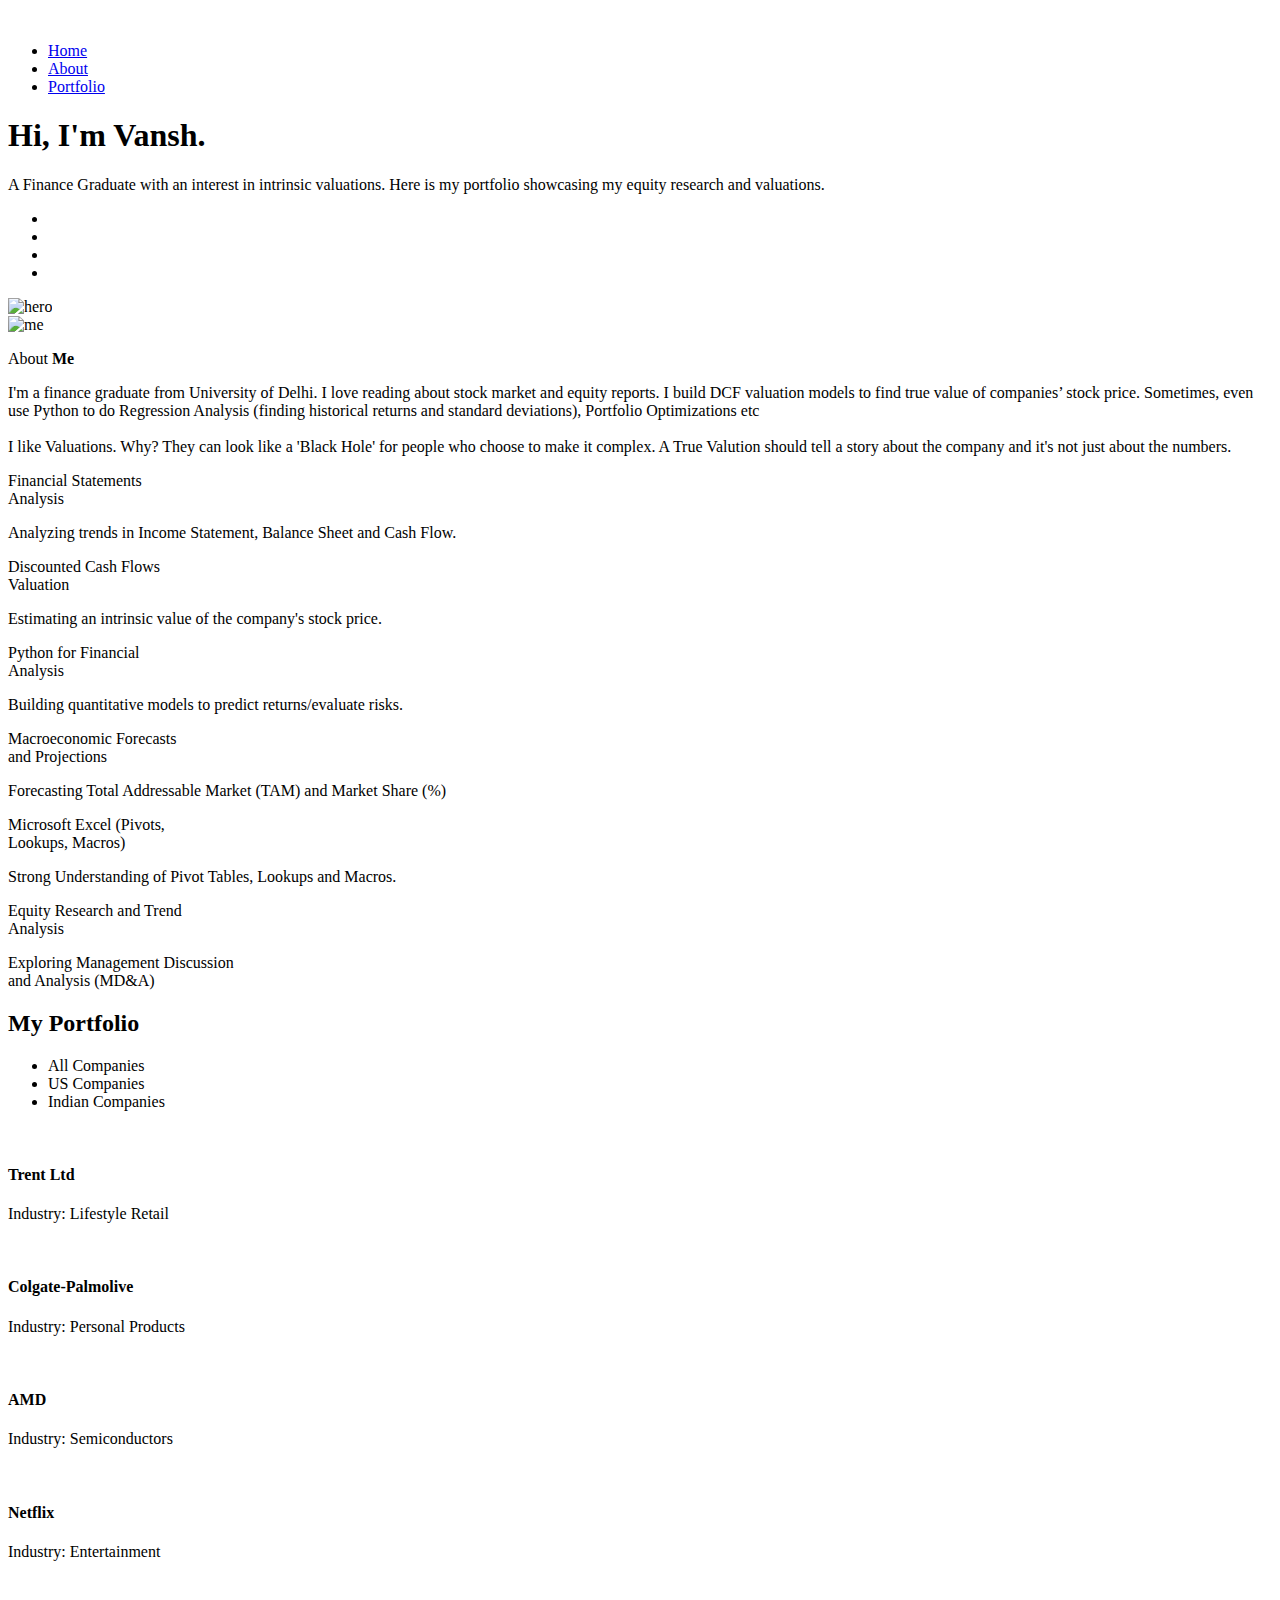
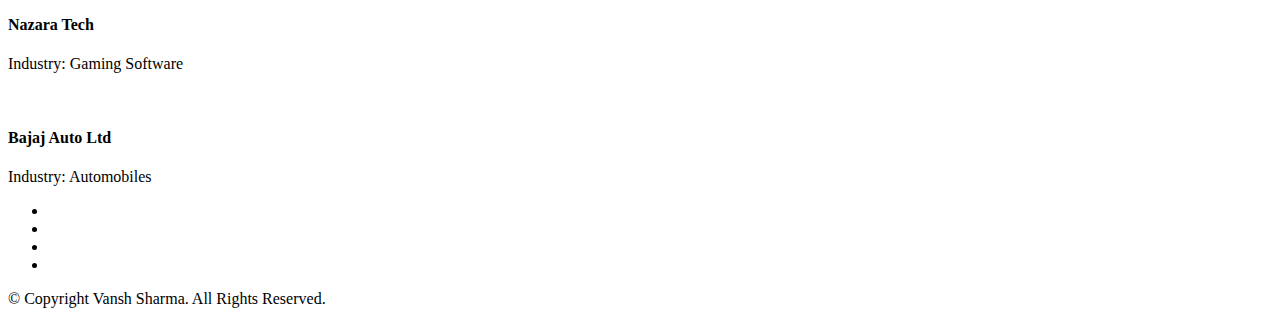
==== commit 560aebe7: "Add files via upload" ====
--- a/index.html
+++ b/index.html
@@ -17,6 +17,7 @@
   <link rel="preconnect" href="https://fonts.googleapis.com">
   <link rel="preconnect" href="https://fonts.gstatic.com" crossorigin>
   <link href="https://fonts.googleapis.com/css2?family=Noto+Serif:ital,wght@0,400;0,700;1,400;1,700&display=swap" rel="stylesheet">
+  <link href="https://fonts.googleapis.com/css2?family=Source+Sans+Pro:ital,wght@0,200;0,300;0,400;0,600;0,700;0,900;1,200;1,300;1,400;1,600;1,700;1,900&display=swap" rel="stylesheet">
 
   <!-- Vendor CSS Files -->
   <link href="assets/vendor/bootstrap/css/bootstrap.min.css" rel="stylesheet">
@@ -58,7 +59,7 @@
 
           <div class="col-lg-6 ">
             <div class="hero-content">
-              <h1>Hi, I'm <strong>Vansh</strong></h1>
+              <h1>Hi, I'm Vansh.</h1>
               <p>A Finance Graduate with an interest in intrinsic valuations. Here is my portfolio showcasing my equity research and valuations.</p>
               <ul class="list-unstyled list-social">
                 <li><a href="https://github.com/vanshsharma12/vanshsharma12.github.io"><i class="bi bi-github"></i></a></li>
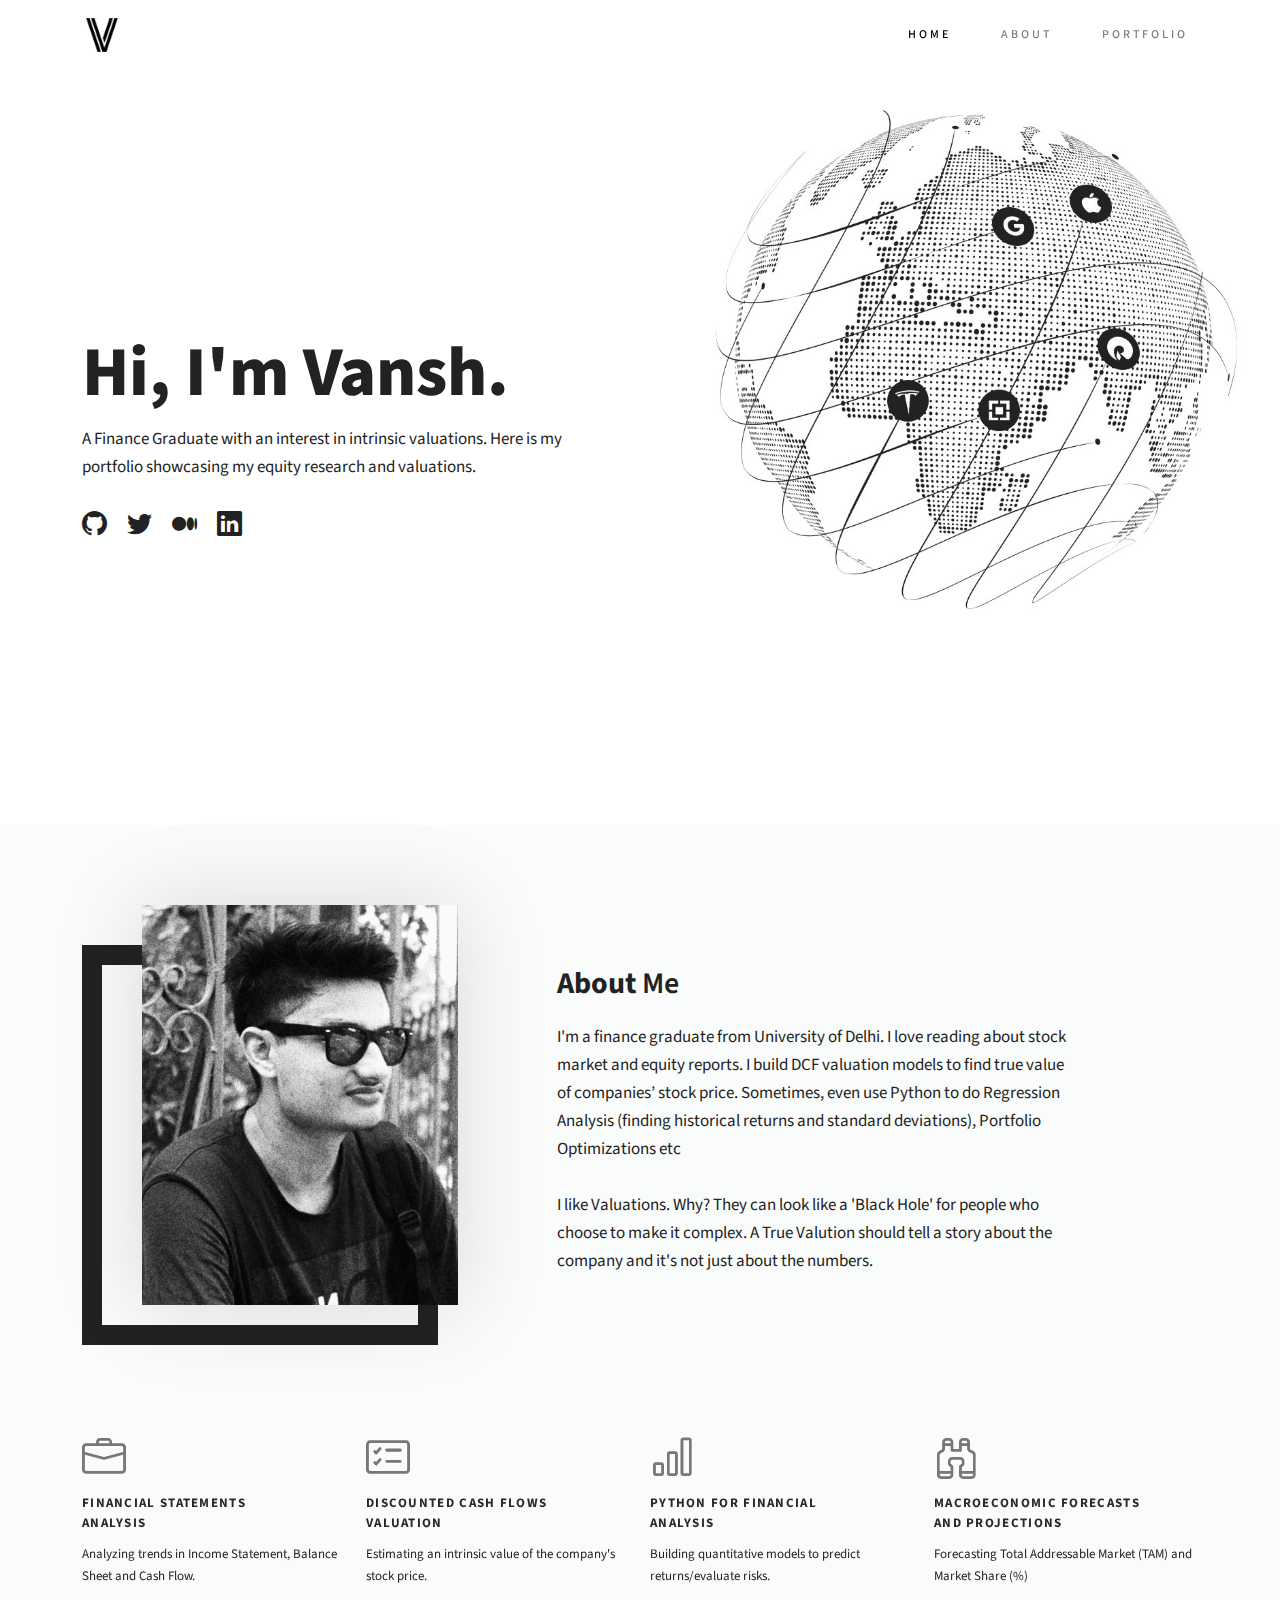
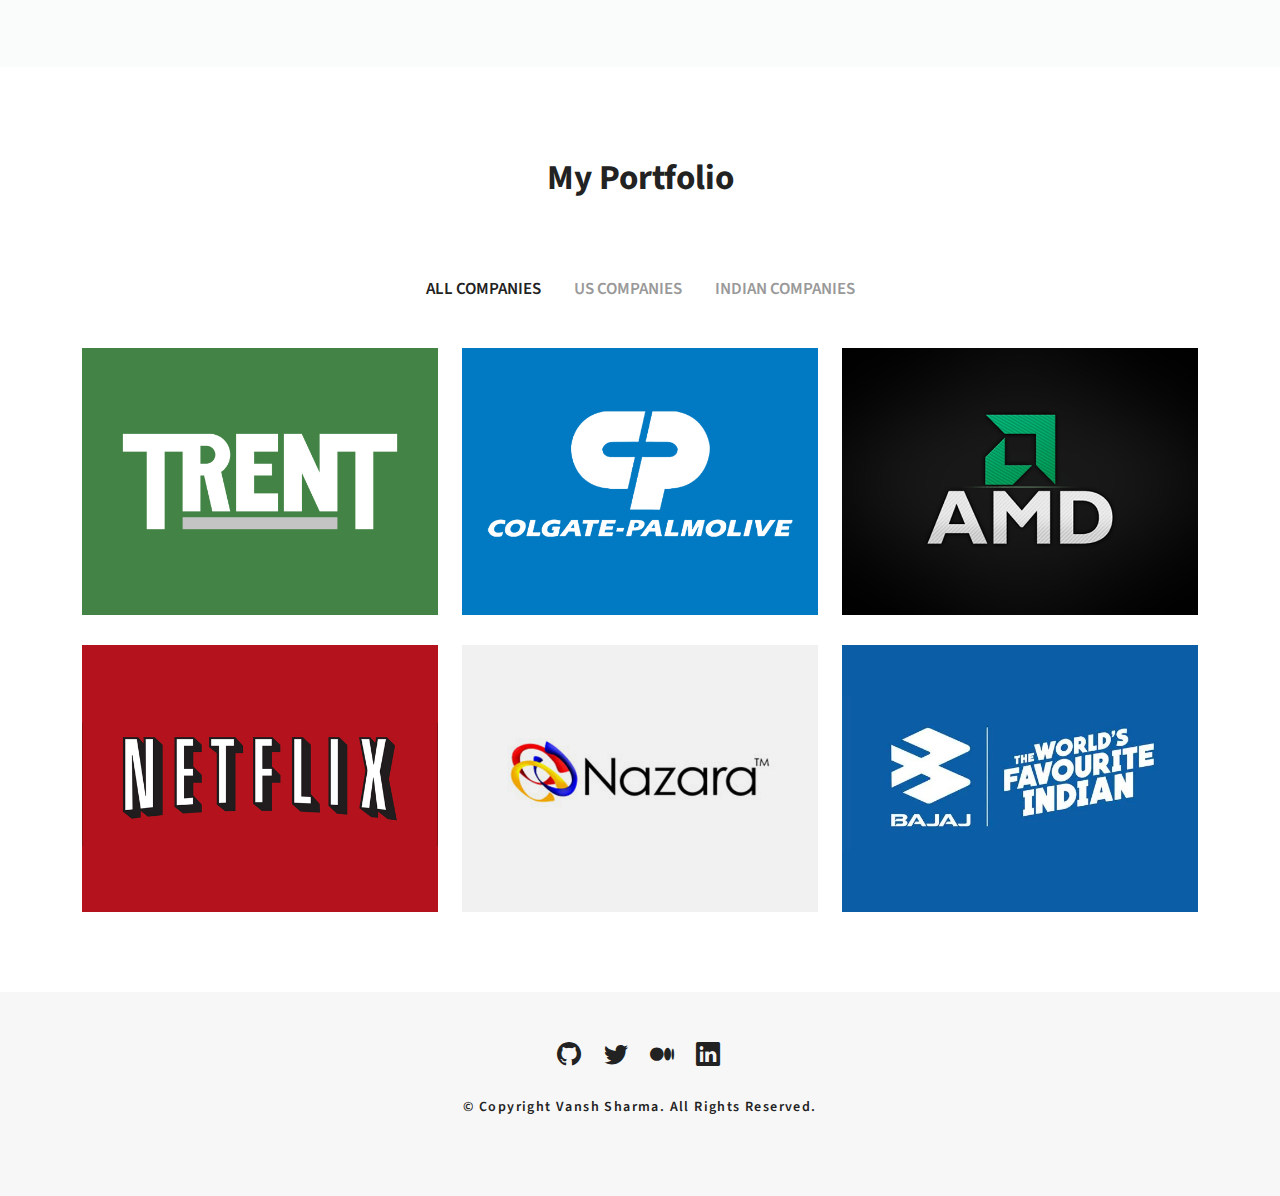
==== commit 42990839: "Update index.html" ====
--- a/index.html
+++ b/index.html
@@ -215,7 +215,7 @@
               <h4>Colgate-Palmolive</h4>
               <p>Industry: Personal Products</p>
               <a href="assets/img/portfolio/portfolio-2.jpg" data-gallery="portfolioGallery" class="portfolio-lightbox preview-link" title="Colgate-Palmolive"></a>
-              <a href="portfolio-details.html" class="details-link" title="More Details"><i class="bi bi-arrow-right-circle-fill"></i></a>
+              <a href="colgate.html" class="details-link" title="More Details"><i class="bi bi-arrow-right-circle-fill"></i></a>
             </div>
           </div>
 
@@ -300,4 +300,4 @@
 
 </body>
 
-</html>+</html>
